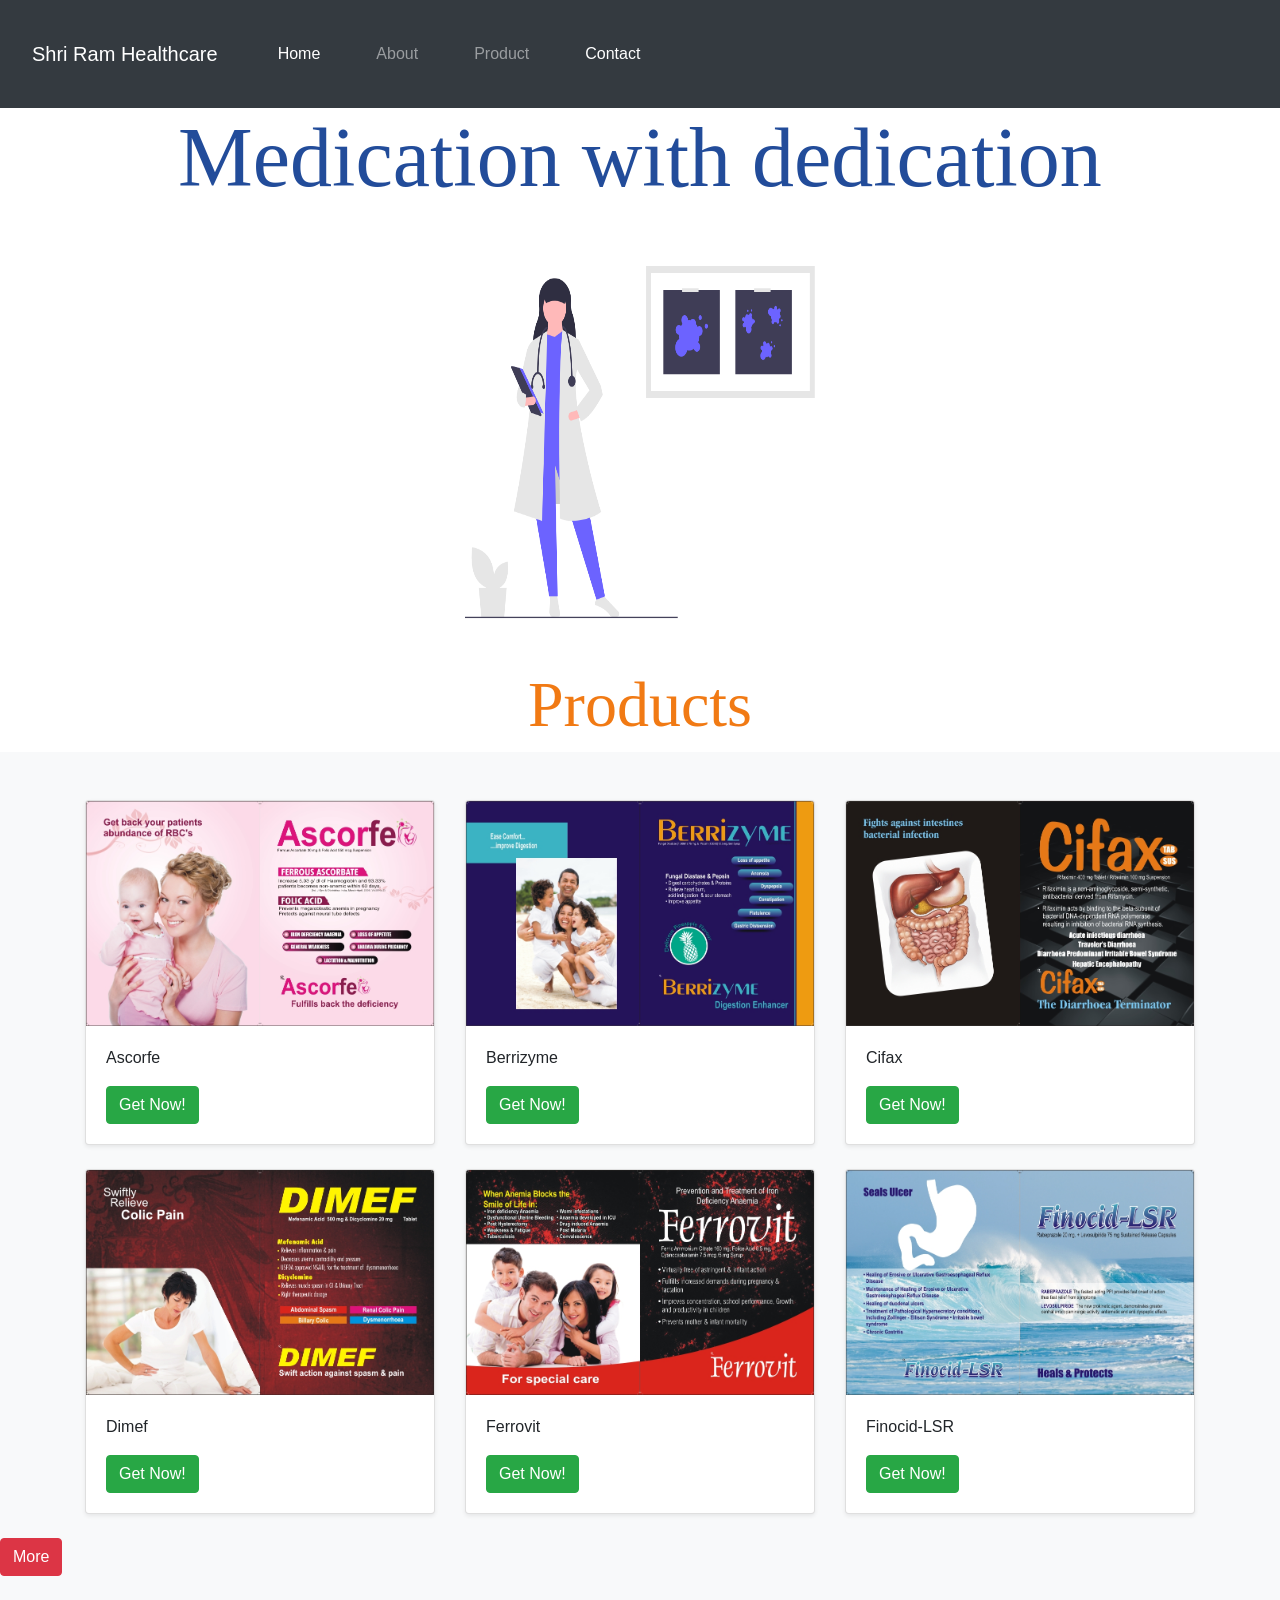
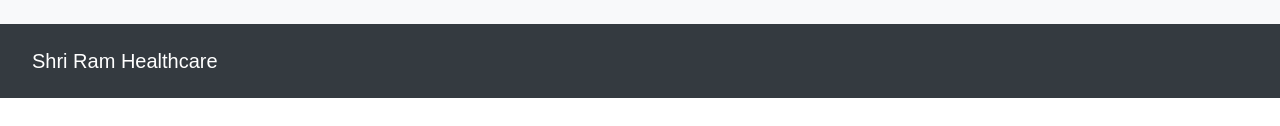
==== index.html @ 8d6dbb21 "Add files via upload" ====
<!DOCTYPE html>
<html>
<head>
  <title>Shri Ram Healthcare</title>
  <link rel="stylesheet" type="text/css" href="./style.css">

  <link rel="stylesheet" href="https://stackpath.bootstrapcdn.com/bootstrap/4.4.1/css/bootstrap.min.css" integrity="sha384-Vkoo8x4CGsO3+Hhxv8T/Q5PaXtkKtu6ug5TOeNV6gBiFeWPGFN9MuhOf23Q9Ifjh" crossorigin="anonymous">
</head>
<body>



  <span class= "nevbar">
    <div class="a">
  <nav class="navbar navbar-expand-lg navbar-dark bg-dark ">
  <a class="navbar-brand" href="#">Shri Ram Healthcare</a>
  <button class="navbar-toggler" type="button" data-toggle="collapse" data-target="#navbarNav" aria-controls="navbarNav" aria-expanded="false" aria-label="Toggle navigation">
    <span class="navbar-toggler-icon"></span>
  </button>
  <div class="collapse navbar-collapse" id="navbarNav">
    <ul class="navbar-nav">
      <li class="nav-item active">
        <a class="nav-link" href="index.html">Home <span class="sr-only">(current)</span></a>
      </li>
      <li class="nav-item">
        <a class="nav-link" href="#">About</a>
      </li>
      <li class="nav-item">
        <a class="nav-link" href="product.html">Product</a>
      </li>
      <li class="nav-item">
        <a class="nav-link " href="#">
          <span class="push">Contact
          </span></a>
      </li>
    </ul>
  </div>
</nav>
</div>
</span>
<h3><center class="moto2">Medication with dedication</center></h3>
  <div class="zone containers">
    <img class="cover" src="./img/undraw.png"></div>

  
    <h2><center class="moto">Products</center></h2>

    <div class="album py-5 bg-light">
        <div class="container">

          <div class="row">
            <div class="col-md-4">
              <div class="card mb-4 shadow-sm">
                <span class="ing">
                <img class="card-img-top" data-src="holder.js/100px225?theme=thumb&amp;bg=55595c&amp;fg=eceeef&amp;text=Thumbnail" alt="Thumbnail [100%x225]" style="height: 225px; width: 100%; display: block;" src="./img/01.jpg" data-holder-rendered="true">
                </span>
                <div class="card-body">
                  <p class="card-text">Ascorfe</p>
                  <div class="d-flex justify-content-between align-items-center">
                    <div class="btn-group">
                      <button type="button" class="btn btn-success">Get Now!</button>
                      
                    </div>
                  </div>
                </div>
              </div>
            </div>
            

            <div class="col-md-4">
              <div class="card mb-4 shadow-sm">
                <span class="ing">
                <img class="card-img-top" data-src="holder.js/100px225?theme=thumb&amp;bg=55595c&amp;fg=eceeef&amp;text=Thumbnail" alt="Thumbnail [100%x225]" style="height: 225px; width: 100%; display: block;" src="./img/02.jpg" data-holder-rendered="true">
                </span>
                <div class="card-body">
                  <p class="card-text">Berrizyme</p>
                  <div class="d-flex justify-content-between align-items-center">
                    <div class="btn-group">
                      <button type="button" class="btn btn-success">Get Now!</button>
                      
                    </div>
                  </div>
                </div>
              </div>
            </div>
            

            <div class="col-md-4">
              <div class="card mb-4 shadow-sm">
                <span class="ing">
                <img class="card-img-top" data-src="holder.js/100px225?theme=thumb&amp;bg=55595c&amp;fg=eceeef&amp;text=Thumbnail" alt="Thumbnail [100%x225]" style="height: 225px; width: 100%; display: block;" src="./img/03.jpg" data-holder-rendered="true">
                <span class="ing">
                <div class="card-body">
                  <p class="card-text">Cifax</p>
                  <div class="d-flex justify-content-between align-items-center">
                    <div class="btn-group">
                      <button type="button" class="btn btn-success">Get Now!</button>
                      
                    </div>
                  </div>
                </div>
              </div>
            </div>
            

            <div class="col-md-4">
              <div class="card mb-4 shadow-sm">
                <span class="ing">
                <img class="card-img-top" data-src="holder.js/100px225?theme=thumb&amp;bg=55595c&amp;fg=eceeef&amp;text=Thumbnail" alt="Thumbnail [100%x225]" style="height: 225px; width: 100%; display: block;" src="./img/04.jpg" data-holder-rendered="true">
                </span>
                <div class="card-body">
                  <p class="card-text">Dimef</p>
                  <div class="d-flex justify-content-between align-items-center">
                    <div class="btn-group">
                      <button type="button" class="btn btn-success">Get Now!</button>
                      
                    </div>
                  </div>
                </div>
              </div>
            </div>
            

            <div class="col-md-4">
              <div class="card mb-4 shadow-sm">
                <span class="ing">
                <img class="card-img-top" data-src="holder.js/100px225?theme=thumb&amp;bg=55595c&amp;fg=eceeef&amp;text=Thumbnail" alt="Thumbnail [100%x225]" style="height: 225px; width: 100%; display: block;" src="./img/05.jpg" data-holder-rendered="true">
                <span class="ing">
                <div class="card-body">
                  <p class="card-text">Ferrovit</p>
                  <div class="d-flex justify-content-between align-items-center">
                    <div class="btn-group">
                      <button type="button" class="btn btn-success">Get Now!</button>
                      
                    </div>
                  </div>
                </div>
              </div>
            </div>
            
            
            <div class="col-md-4">
              <div class="card mb-4 shadow-sm">
                <span class="ing">
                <img class="card-img-top" data-src="holder.js/100px225?theme=thumb&amp;bg=55595c&amp;fg=eceeef&amp;text=Thumbnail" alt="Thumbnail [100%x225]" style="height: 225px; width: 100%; display: block;" src="./img/06.jpg" data-holder-rendered="true">
                </span>
                <div class="card-body">
                  <p class="card-text">Finocid-LSR</p>
                  <div class="d-flex justify-content-between align-items-center">
                    <div class="btn-group">
                      <button type="button" class="btn btn-success">Get Now!</button>
                      
                    </div>
                  </div>
                </div>
              </div>
            </div>          
        </div>
      </div>


          <button type="button" class="btn btn-danger">
            <a href="product.html">
            <span class="push">More</button></span>
          </a>
        </div>
      </div>

<!-- Footer -->

<span class= "nevbar">
    <div class="a">
  <nav class="navbar navbar-expand-lg navbar-dark bg-dark ">
  <a class="navbar-brand" href="#">Shri Ram Healthcare</a>
  <button class="navbar-toggler" type="button" data-toggle="collapse" data-target="#navbarNav" aria-controls="navbarNav" aria-expanded="false" aria-label="Toggle navigation">
    <span class="navbar-toggler-icon"></span>
  </button>
  <div class="collapse navbar-collapse" id="navbarNav">
    <ul class="navbar-nav">
      <a href="https://facebook.com/" class="social-round-icon white-round-icon fa-icon" title="">
                <i class="fa fa-facebook" aria-hidden="true"></i>
              </a>
              <a href="https://twitter.com/" class="social-round-icon white-round-icon fa-icon" title="">
                <i class="fa fa-twitter" aria-hidden="true"></i>
              </a>
              <a href="https://www.linkedin.com/" class="social-round-icon white-round-icon fa-icon" title="">
                <i class="fa fa-linkedin" aria-hidden="true"></i>
    </ul>
  </div>
</nav>
</div>
</span>


<!-- Image and text -->
<!--Box1-->
<script src="https://code.jquery.com/jquery-3.4.1.slim.min.js" integrity="sha384-J6qa4849blE2+poT4WnyKhv5vZF5SrPo0iEjwBvKU7imGFAV0wwj1yYfoRSJoZ+n" crossorigin="anonymous"></script>
<script src="https://cdn.jsdelivr.net/npm/popper.js@1.16.0/dist/umd/popper.min.js" integrity="sha384-Q6E9RHvbIyZFJoft+2mJbHaEWldlvI9IOYy5n3zV9zzTtmI3UksdQRVvoxMfooAo" crossorigin="anonymous"></script>
<script src="https://stackpath.bootstrapcdn.com/bootstrap/4.4.1/js/bootstrap.min.js" integrity="sha384-wfSDF2E50Y2D1uUdj0O3uMBJnjuUD4Ih7YwaYd1iqfktj0Uod8GCExl3Og8ifwB6" crossorigin="anonymous"></script></body></html>
---- style.css ----
body
 {
    margin: auto 0;
    padding-bottom: 20px;
 }
.zone 
 {
    cursor:pointer;
    color:#FFF;
    font-size:2em;
    border-radius:4px;
    transition: all 0.3s linear;
 }



li
 {
    padding: 20px;
 }

.nevbar {
  overflow: hidden;
  background-color: red;
  /*--position: fixed;*/ /* Set the navbar to fixed position */
  top: 0; /* Position the navbar at the top of the page */
  width: 100%; /* Full width */
}

/* Links inside the navbar */
.nevbar a {
  float: left;
  display: block;
  color: #0E273C;
  text-align: center;
  padding: 14px 16px;
  text-decoration: none;
}

/* Change background on mouse-over */
.nevbar a:hover {
  background: #ddd;
  color: black;
}

/* Main content */
.main {
  margin-top: 30px; /* Add a top margin to avoid content overlay */
}

a{
    color: #FFF8F3;
    text-decoration: none;
 }

.containers{
    display: flex;
    justify-content: center;
    height: 50vh;
    text-align: center;
    padding-left: 30px;
    padding-right: 30px;
 }
.push{
    margin-right: auto;
    color: white;
}
.moto{
    font-family: 'Great Vibes', cursive;
    font-size: 2em;
    color: #f17a14;
}
.moto2{
    font-family: 'Great Vibes', cursive;
    font-size: 3em;
    color:#224c9a;
}
.navbar-brand
{
    font-family: 'Roboto Condensed', sans-serif;
}
.cover{
    width: 14em;
}




}
.card >card-img-top{
    width: 100%;
}
.card-text {
     font-family: 'Roboto Condensed', sans-serif;
}


.ing :hover {
    cursor:pointer;
    transform: scale(1.04); 
    transition: all 0.5s linear;
}
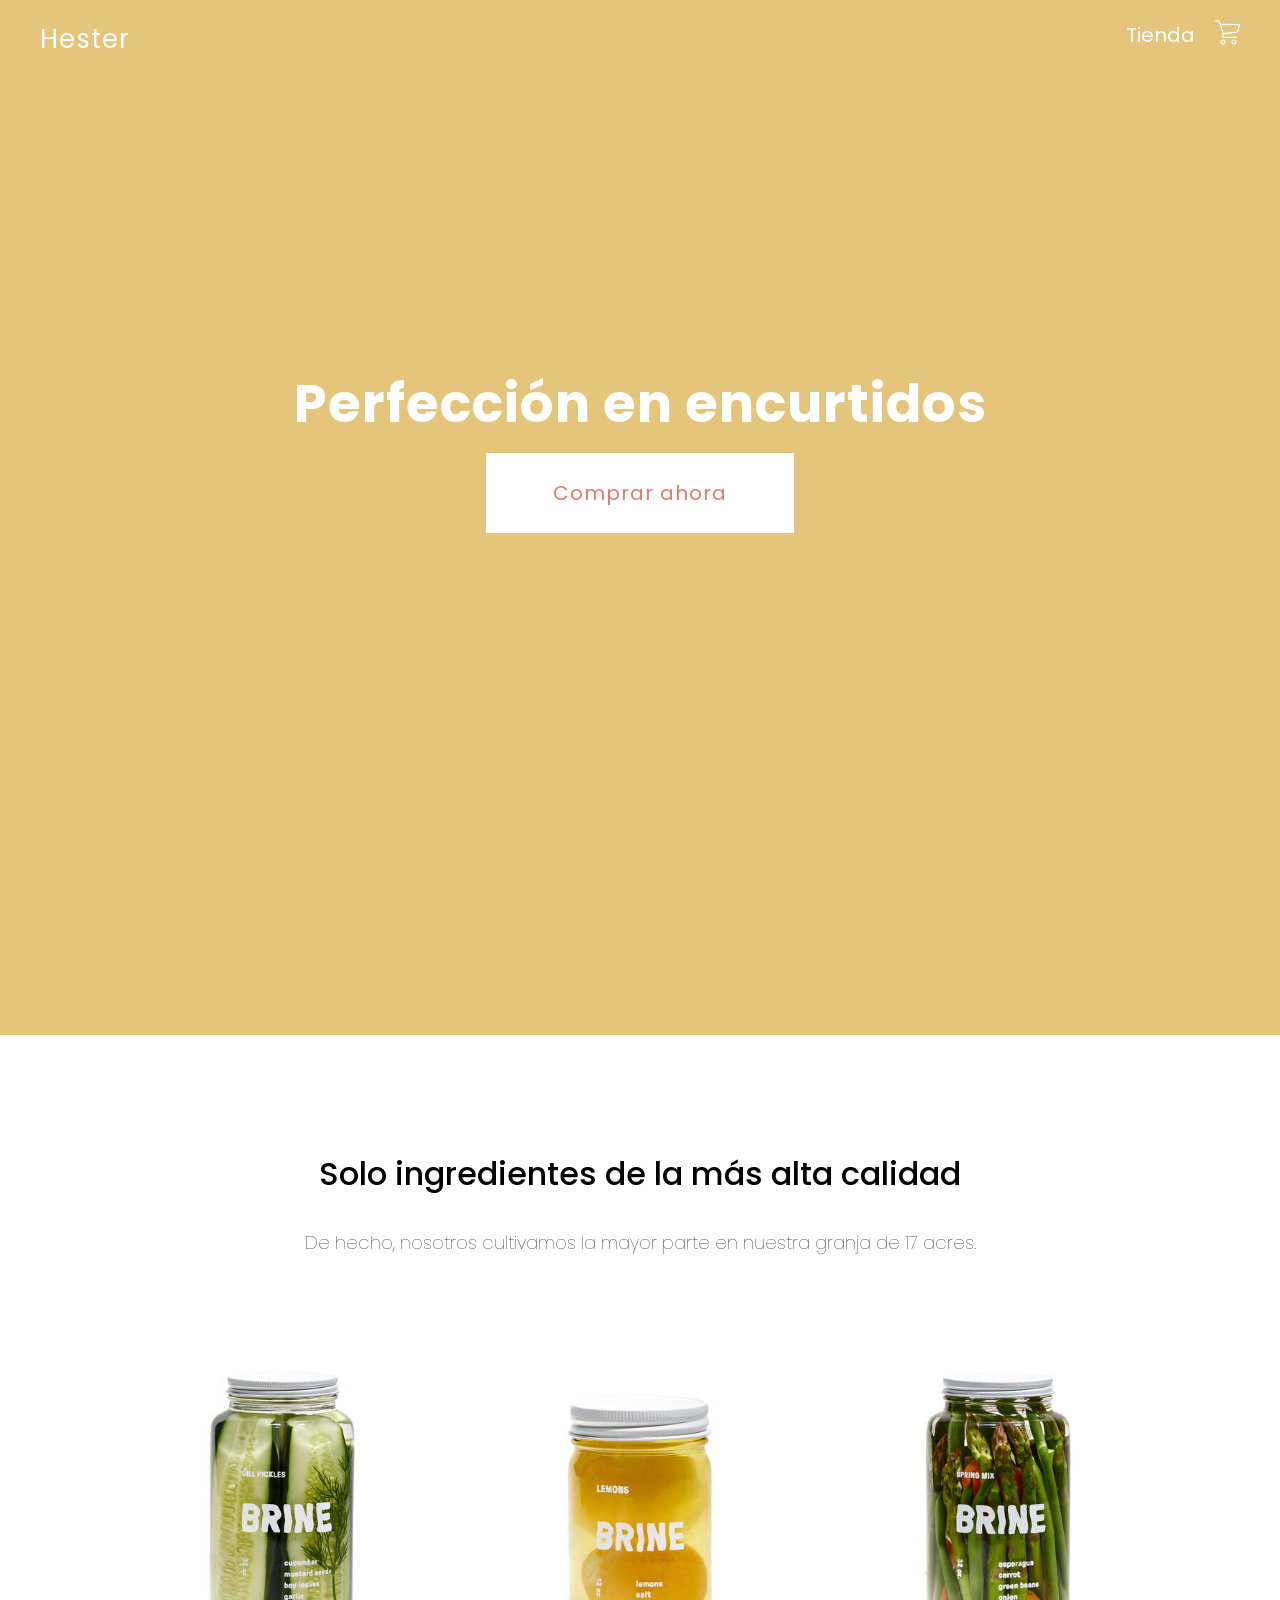
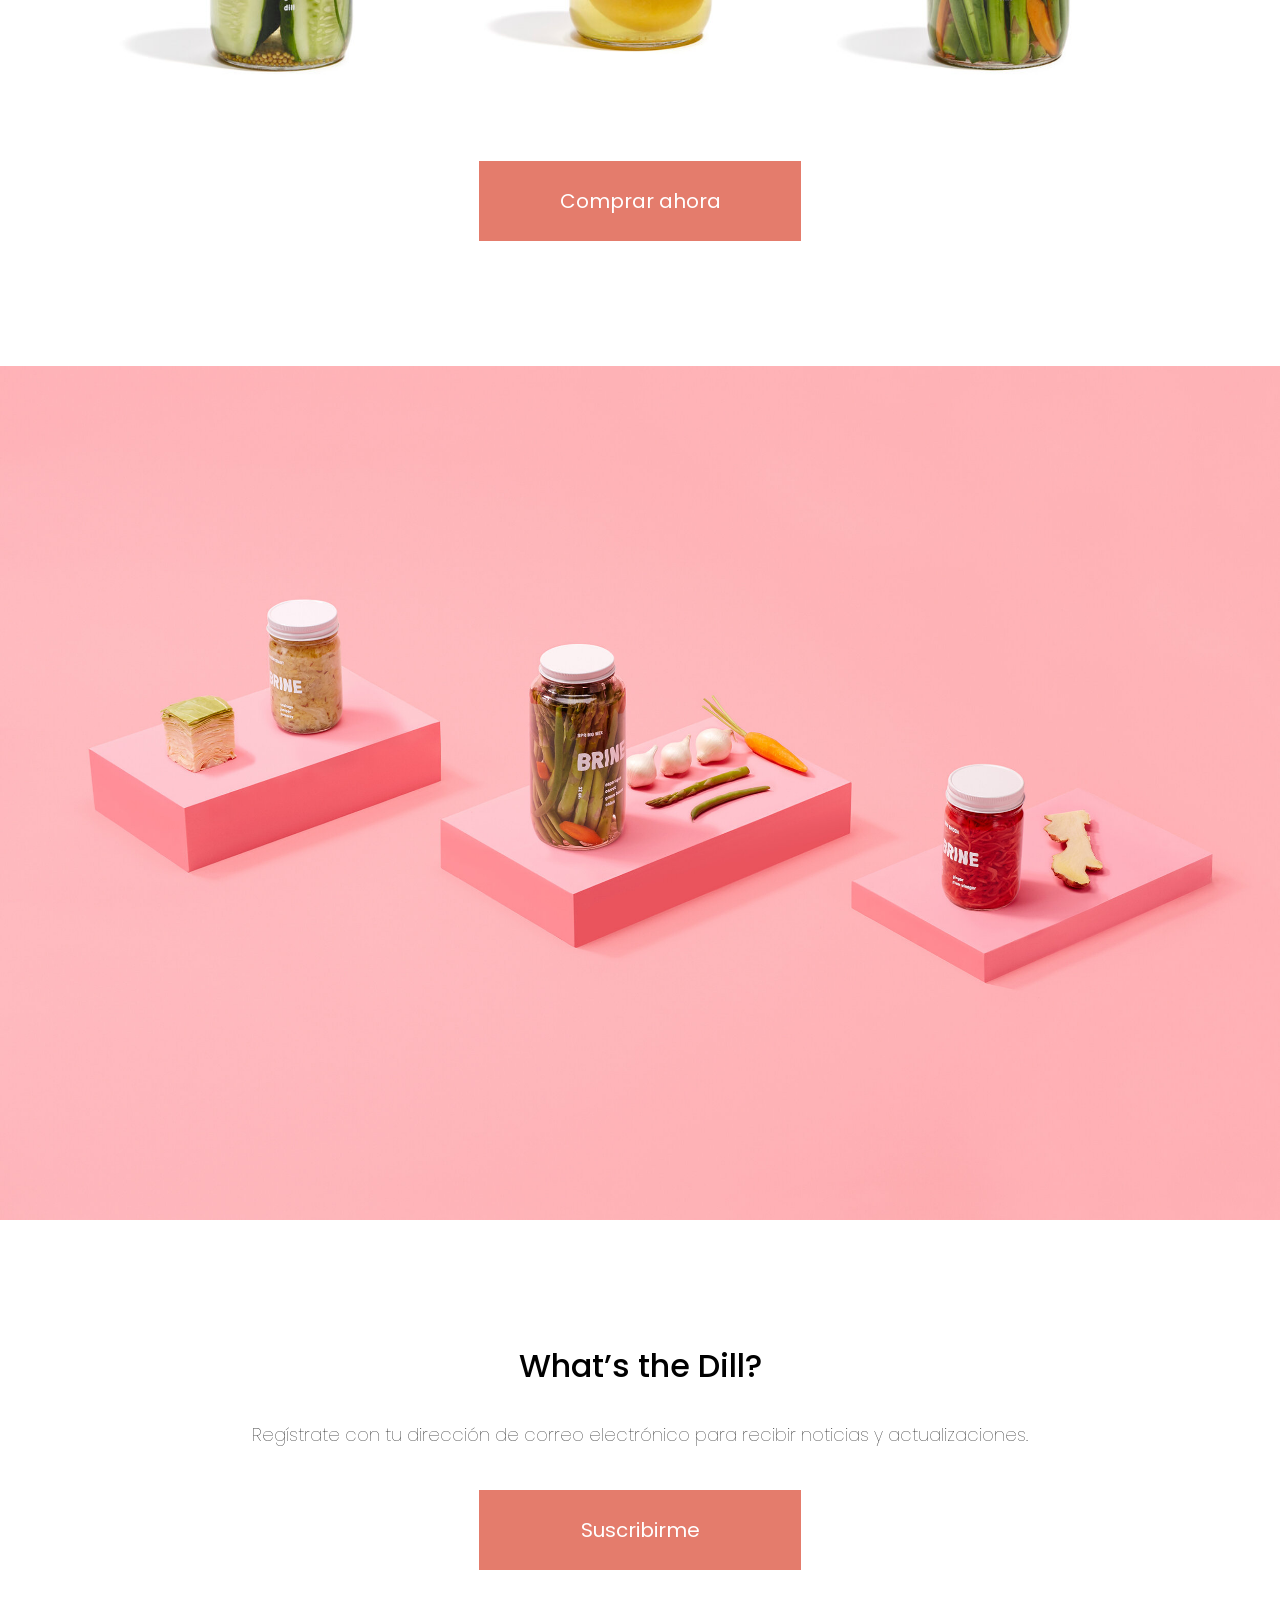
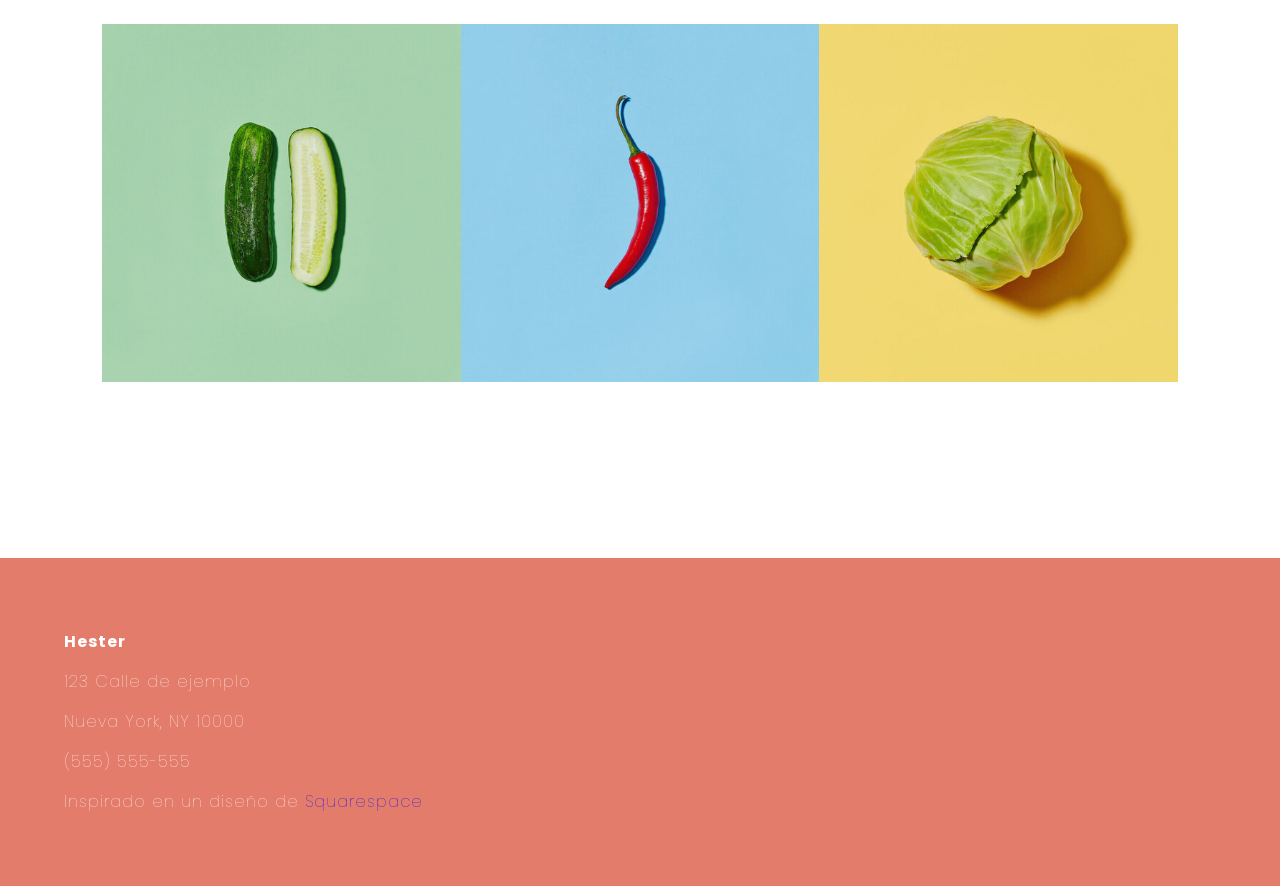
==== commit 91595fc7: "Add files via upload" ====
--- a/index.html
+++ b/index.html
@@ -1,199 +1,102 @@
 <!DOCTYPE html>
-<html>
+<html lang="en">
+
 <head>
-  <title>Shri Ram Healthcare</title>
-  <link rel="stylesheet" type="text/css" href="./style.css">
+	<meta charset="UTF-8">
+	<meta name="viewport" content="width=device-width, initial-scale=1.0">
 
-  <link rel="stylesheet" href="https://stackpath.bootstrapcdn.com/bootstrap/4.4.1/css/bootstrap.min.css" integrity="sha384-Vkoo8x4CGsO3+Hhxv8T/Q5PaXtkKtu6ug5TOeNV6gBiFeWPGFN9MuhOf23Q9Ifjh" crossorigin="anonymous">
+	<!-- fonts -->
+	<link href="https://fonts.googleapis.com/css2?family=Poppins:wght@100;200;300;400;500;600;700;800;900&display=swap"
+		rel="stylesheet">
+
+	<!-- icon-->
+	<link rel="icon" type="image/jpeg" href="/assets/home_files/image-asset(2).jpeg" sizes="any" />
+
+	<!-- styles -->
+	<link rel="stylesheet" href="styles/css/styles.css">
+
+	<title>Hester</title>
 </head>
+
 <body>
 
+	<header class="header__container">
+
+		<!-- header -->
+		<section class="header">
+			<h1 class="title">Hester</h1>
+			<nav class="navbar">
+				<!-- TODO: Agregar links-->
+				<a class="navLinks" href="store.html">Tienda</a>
+				<a class="navLinks" href="cart.html"><img src="/assets/shopping-cart.svg" alt="Shopping Cart"
+						width="25"></a>
+			</nav>
+		</section>
+		<!-- hero -->
+		<section class="hero">
+			<!-- Lo comento porque no lo puedo arreglar -->
+			<!-- <img id="imagen_fondito" src="assets/home_files/pickle-perfection-v1.jpg" alt="Fondo">  -->
+			<h2>Perfección en encurtidos</h2>
+			<a class="button" href="store.html">Comprar ahora</a>
+
+		</section>
+
+	</header>
+	<main class="indexMain">
+
+		<!-- vista previa del shop? -->
+		<section class="shopPreview">
+
+			<section class="shopPreview__texts">
+				<h3 class="main__titles">Solo ingredientes de la más alta calidad</h3>
+				<p class="main__paragraph">De hecho, nosotros cultivamos la mayor parte en nuestra granja de 17
+					acres.</p>
+			</section>
+
+			<!-- TODO: poner links al shop -->
+			<section class="shopPreview___products">
+				<a href=""><img class="productSize" src="/assets/home_files/image-asset.jpeg" alt=""></a>
+				<a href=""><img class="productSize" src="/assets/home_files/image-asset(1).jpeg" alt=""></a>
+				<a href=""><img class="productSize" src="/assets/home_files/image-asset(2).jpeg" alt=""></a>
+			</section>
+
+			<a class="buttonOpcion2" href="store.html">Comprar ahora</a>
+		</section>
+
+		<!-- imagen del final -->
+		<section class="imageDecoration__Container">
+			<img class="imageDecoration" src="/assets/home_files/pink-image.jpg" alt="">
+		</section>
+
+		<article class="shopPreview">
+			<h4 class="main__titles">What’s the Dill?</h4>
+			<p class="main__paragraph">Regístrate con tu dirección de correo electrónico para recibir noticias y
+				actualizaciones.</p>
+
+			<a class="buttonOpcion2" href="">Suscribirme</a>
+
+			<section class="shopPreview___products">
+				<a href=""><img class="productSize" src="/assets/home_files/pickels.jpeg" alt=""></a>
+				<a href=""><img class="productSize" src="/assets/home_files/hot-pepper.jpeg" alt=""></a>
+				<a href=""><img class="productSize" src="/assets/home_files/cabbage.jpeg" alt=""></a>
+			</section>
 
 
-  <span class= "nevbar">
-    <div class="a">
-  <nav class="navbar navbar-expand-lg navbar-dark bg-dark ">
-  <a class="navbar-brand" href="#">Shri Ram Healthcare</a>
-  <button class="navbar-toggler" type="button" data-toggle="collapse" data-target="#navbarNav" aria-controls="navbarNav" aria-expanded="false" aria-label="Toggle navigation">
-    <span class="navbar-toggler-icon"></span>
-  </button>
-  <div class="collapse navbar-collapse" id="navbarNav">
-    <ul class="navbar-nav">
-      <li class="nav-item active">
-        <a class="nav-link" href="index.html">Home <span class="sr-only">(current)</span></a>
-      </li>
-      <li class="nav-item">
-        <a class="nav-link" href="#">About</a>
-      </li>
-      <li class="nav-item">
-        <a class="nav-link" href="product.html">Product</a>
-      </li>
-      <li class="nav-item">
-        <a class="nav-link " href="#">
-          <span class="push">Contact
-          </span></a>
-      </li>
-    </ul>
-  </div>
-</nav>
-</div>
-</span>
-<h3><center class="moto2">Medication with dedication</center></h3>
-  <div class="zone containers">
-    <img class="cover" src="./img/undraw.png"></div>
-
-  
-    <h2><center class="moto">Products</center></h2>
-
-    <div class="album py-5 bg-light">
-        <div class="container">
-
-          <div class="row">
-            <div class="col-md-4">
-              <div class="card mb-4 shadow-sm">
-                <span class="ing">
-                <img class="card-img-top" data-src="holder.js/100px225?theme=thumb&amp;bg=55595c&amp;fg=eceeef&amp;text=Thumbnail" alt="Thumbnail [100%x225]" style="height: 225px; width: 100%; display: block;" src="./img/01.jpg" data-holder-rendered="true">
-                </span>
-                <div class="card-body">
-                  <p class="card-text">Ascorfe</p>
-                  <div class="d-flex justify-content-between align-items-center">
-                    <div class="btn-group">
-                      <button type="button" class="btn btn-success">Get Now!</button>
-                      
-                    </div>
-                  </div>
-                </div>
-              </div>
-            </div>
-            
-
-            <div class="col-md-4">
-              <div class="card mb-4 shadow-sm">
-                <span class="ing">
-                <img class="card-img-top" data-src="holder.js/100px225?theme=thumb&amp;bg=55595c&amp;fg=eceeef&amp;text=Thumbnail" alt="Thumbnail [100%x225]" style="height: 225px; width: 100%; display: block;" src="./img/02.jpg" data-holder-rendered="true">
-                </span>
-                <div class="card-body">
-                  <p class="card-text">Berrizyme</p>
-                  <div class="d-flex justify-content-between align-items-center">
-                    <div class="btn-group">
-                      <button type="button" class="btn btn-success">Get Now!</button>
-                      
-                    </div>
-                  </div>
-                </div>
-              </div>
-            </div>
-            
-
-            <div class="col-md-4">
-              <div class="card mb-4 shadow-sm">
-                <span class="ing">
-                <img class="card-img-top" data-src="holder.js/100px225?theme=thumb&amp;bg=55595c&amp;fg=eceeef&amp;text=Thumbnail" alt="Thumbnail [100%x225]" style="height: 225px; width: 100%; display: block;" src="./img/03.jpg" data-holder-rendered="true">
-                <span class="ing">
-                <div class="card-body">
-                  <p class="card-text">Cifax</p>
-                  <div class="d-flex justify-content-between align-items-center">
-                    <div class="btn-group">
-                      <button type="button" class="btn btn-success">Get Now!</button>
-                      
-                    </div>
-                  </div>
-                </div>
-              </div>
-            </div>
-            
-
-            <div class="col-md-4">
-              <div class="card mb-4 shadow-sm">
-                <span class="ing">
-                <img class="card-img-top" data-src="holder.js/100px225?theme=thumb&amp;bg=55595c&amp;fg=eceeef&amp;text=Thumbnail" alt="Thumbnail [100%x225]" style="height: 225px; width: 100%; display: block;" src="./img/04.jpg" data-holder-rendered="true">
-                </span>
-                <div class="card-body">
-                  <p class="card-text">Dimef</p>
-                  <div class="d-flex justify-content-between align-items-center">
-                    <div class="btn-group">
-                      <button type="button" class="btn btn-success">Get Now!</button>
-                      
-                    </div>
-                  </div>
-                </div>
-              </div>
-            </div>
-            
-
-            <div class="col-md-4">
-              <div class="card mb-4 shadow-sm">
-                <span class="ing">
-                <img class="card-img-top" data-src="holder.js/100px225?theme=thumb&amp;bg=55595c&amp;fg=eceeef&amp;text=Thumbnail" alt="Thumbnail [100%x225]" style="height: 225px; width: 100%; display: block;" src="./img/05.jpg" data-holder-rendered="true">
-                <span class="ing">
-                <div class="card-body">
-                  <p class="card-text">Ferrovit</p>
-                  <div class="d-flex justify-content-between align-items-center">
-                    <div class="btn-group">
-                      <button type="button" class="btn btn-success">Get Now!</button>
-                      
-                    </div>
-                  </div>
-                </div>
-              </div>
-            </div>
-            
-            
-            <div class="col-md-4">
-              <div class="card mb-4 shadow-sm">
-                <span class="ing">
-                <img class="card-img-top" data-src="holder.js/100px225?theme=thumb&amp;bg=55595c&amp;fg=eceeef&amp;text=Thumbnail" alt="Thumbnail [100%x225]" style="height: 225px; width: 100%; display: block;" src="./img/06.jpg" data-holder-rendered="true">
-                </span>
-                <div class="card-body">
-                  <p class="card-text">Finocid-LSR</p>
-                  <div class="d-flex justify-content-between align-items-center">
-                    <div class="btn-group">
-                      <button type="button" class="btn btn-success">Get Now!</button>
-                      
-                    </div>
-                  </div>
-                </div>
-              </div>
-            </div>          
-        </div>
-      </div>
+		</article>
+	</main>
 
 
-          <button type="button" class="btn btn-danger">
-            <a href="product.html">
-            <span class="push">More</button></span>
-          </a>
-        </div>
-      </div>
+	<footer>
+		<h4>Hester</h4>
 
-<!-- Footer -->
+		<p>123 Calle de ejemplo<br>Nueva York, NY 10000<br>(555) 555-555<br>Inspirado en un diseño de <a
+				href="https://www.squarespace.com/" target="_blank">Squarespace</a></p>
 
-<span class= "nevbar">
-    <div class="a">
-  <nav class="navbar navbar-expand-lg navbar-dark bg-dark ">
-  <a class="navbar-brand" href="#">Shri Ram Healthcare</a>
-  <button class="navbar-toggler" type="button" data-toggle="collapse" data-target="#navbarNav" aria-controls="navbarNav" aria-expanded="false" aria-label="Toggle navigation">
-    <span class="navbar-toggler-icon"></span>
-  </button>
-  <div class="collapse navbar-collapse" id="navbarNav">
-    <ul class="navbar-nav">
-      <a href="https://facebook.com/" class="social-round-icon white-round-icon fa-icon" title="">
-                <i class="fa fa-facebook" aria-hidden="true"></i>
-              </a>
-              <a href="https://twitter.com/" class="social-round-icon white-round-icon fa-icon" title="">
-                <i class="fa fa-twitter" aria-hidden="true"></i>
-              </a>
-              <a href="https://www.linkedin.com/" class="social-round-icon white-round-icon fa-icon" title="">
-                <i class="fa fa-linkedin" aria-hidden="true"></i>
-    </ul>
-  </div>
-</nav>
-</div>
-</span>
+	</footer>
 
 
-<!-- Image and text -->
-<!--Box1-->
-<script src="https://code.jquery.com/jquery-3.4.1.slim.min.js" integrity="sha384-J6qa4849blE2+poT4WnyKhv5vZF5SrPo0iEjwBvKU7imGFAV0wwj1yYfoRSJoZ+n" crossorigin="anonymous"></script>
-<script src="https://cdn.jsdelivr.net/npm/popper.js@1.16.0/dist/umd/popper.min.js" integrity="sha384-Q6E9RHvbIyZFJoft+2mJbHaEWldlvI9IOYy5n3zV9zzTtmI3UksdQRVvoxMfooAo" crossorigin="anonymous"></script>
-<script src="https://stackpath.bootstrapcdn.com/bootstrap/4.4.1/js/bootstrap.min.js" integrity="sha384-wfSDF2E50Y2D1uUdj0O3uMBJnjuUD4Ih7YwaYd1iqfktj0Uod8GCExl3Og8ifwB6" crossorigin="anonymous"></script></body></html>+	<!-- scripts -->
+	<script src=""></script>
+</body>
+
+</html>
--- a/styles/css/styles.css
+++ b/styles/css/styles.css
@@ -0,0 +1,360 @@
+@charset "UTF-8";
+* {
+  -webkit-box-sizing: border-box;
+          box-sizing: border-box;
+  text-decoration: none;
+  margin: 0;
+  padding: 0;
+  font-family: "Poppins", sans-serif;
+}
+
+.header__container {
+  width: 100%;
+}
+
+.header__container .header {
+  display: -webkit-box;
+  display: -ms-flexbox;
+  display: flex;
+  min-height: 15vh;
+  -webkit-box-pack: justify;
+      -ms-flex-pack: justify;
+          justify-content: space-between;
+  padding: 20px 40px;
+  background-color: #e5c47c;
+}
+
+.header__container .header .title {
+  color: white;
+  font-weight: 400;
+  font-size: 26px;
+  letter-spacing: 1px;
+  z-index: 10;
+}
+
+.header__container .header .navbar {
+  display: -webkit-box;
+  display: -ms-flexbox;
+  display: flex;
+  -webkit-box-pack: justify;
+      -ms-flex-pack: justify;
+          justify-content: space-between;
+  gap: 20px;
+  color: white;
+  font-size: 20px;
+}
+
+.header__container .header .navbar .navLinks {
+  color: white;
+}
+
+.header__container .hero {
+  min-height: 100vh;
+  padding: 18% 10%;
+  color: white;
+  font-size: 2.2em;
+  letter-spacing: 1px;
+  font-weight: 400;
+  text-align: center;
+  background-color: #e5c47c;
+}
+
+.header__container .hero .button {
+  margin: 10px auto;
+  padding: 25px 10px;
+  width: 30%;
+  display: block;
+  font-size: 20px;
+  background-color: white;
+  color: #e47c6c;
+}
+
+.indexMain {
+  background-color: white;
+}
+
+.indexMain .shopPreview {
+  padding: 9% 8%;
+}
+
+.indexMain .main__titles {
+  font-size: 2em;
+  font-weight: 500;
+  text-align: center;
+}
+
+.indexMain .main__paragraph {
+  font-size: 18px;
+  font-weight: 100;
+  line-height: 5em;
+  text-align: center;
+}
+
+.indexMain .shopPreview___products {
+  margin: 5% auto;
+  display: -webkit-box;
+  display: -ms-flexbox;
+  display: flex;
+  -ms-flex-pack: distribute;
+      justify-content: space-around;
+}
+
+.indexMain .shopPreview___products .productSize {
+  width: 100%;
+}
+
+.indexMain .imageDecoration {
+  max-width: 100%;
+}
+
+.buttonOpcion2 {
+  margin: 10px auto;
+  padding: 25px 10px;
+  width: 30%;
+  display: block;
+  font-size: 20px;
+  color: white;
+  background-color: #e47c6c;
+  text-align: center;
+}
+
+footer {
+  background-color: #e47c6c;
+  color: white;
+  padding: 5%;
+  letter-spacing: 1px;
+  line-height: 2.5em;
+  font-weight: 100;
+}
+
+.grayBackground {
+  background-color: whitesmoke;
+}
+
+.noBorder {
+  border: none;
+}
+
+#cart {
+  margin-bottom: 20px;
+  border-bottom: 2px solid #e5c47c;
+}
+
+#cart li {
+  display: -webkit-box;
+  display: -ms-flexbox;
+  display: flex;
+  -webkit-box-pack: justify;
+      -ms-flex-pack: justify;
+          justify-content: space-between;
+  -webkit-box-align: center;
+      -ms-flex-align: center;
+          align-items: center;
+}
+
+#cart li img {
+  width: 100px;
+}
+
+#cart li .btnDelete {
+  padding: 2.5px 8px;
+  border: none;
+  margin-left: 20px;
+  border-radius: 5px;
+  background-color: #5a5959;
+  color: white;
+}
+
+.totalAmount {
+  text-align: right;
+  font-size: 24px;
+}
+
+.forms_container {
+  padding: 10px;
+}
+
+.formStyle {
+  margin: 40px auto;
+  padding: 30px;
+  width: 60%;
+  border: 2px solid #dddddd;
+  background-color: white;
+}
+
+.deliveryStyle {
+  margin: 40px auto;
+  padding: 30px;
+  width: 95%;
+  border: 2px solid #dddddd;
+}
+
+.chooseMethodStyle {
+  padding: 10px;
+  display: inline;
+}
+
+.formTitle {
+  font-weight: 500;
+  font-size: 1.5em;
+  padding-bottom: 10px;
+}
+
+.paymentButtons {
+  margin: 15px auto;
+  padding: 10px 10px;
+  width: 50%;
+  display: block;
+  border: none;
+  font-size: 20px;
+  color: white;
+  background-color: #5a5959;
+  text-align: center;
+}
+
+.inputs__style {
+  padding: 10px;
+  display: block;
+  margin: 10px auto;
+  width: 100%;
+  border: 1px solid #dddddd;
+}
+
+.hidden {
+  display: none;
+}
+
+body .header__container {
+  background-color: #ffffff;
+}
+
+body .header__container .header .titleShop {
+  color: #000000;
+}
+
+body .header__container .header .navbar .navLinksShop {
+  color: #000000;
+}
+
+body .article__container {
+  display: -webkit-box;
+  display: -ms-flexbox;
+  display: flex;
+  -ms-flex-wrap: wrap;
+      flex-wrap: wrap;
+  -webkit-box-pack: space-evenly;
+      -ms-flex-pack: space-evenly;
+          justify-content: space-evenly;
+}
+
+body .article__container .article__content {
+  padding: 5px;
+}
+
+body .article__container .article__content .article_img {
+  width: 25rem;
+}
+
+body .article__container .article__content .article_text,
+body .article__container .article__content .article_price {
+  text-align: center;
+}
+
+body .article__container .article__content .btn_añadir {
+  -webkit-box-shadow: 3px 4px 0px 0px #899599;
+          box-shadow: 3px 4px 0px 0px #899599;
+  background: -webkit-gradient(linear, left top, left bottom, color-stop(5%, #ededed), to(#bab1ba));
+  background: linear-gradient(to bottom, #ededed 5%, #bab1ba 100%);
+  background-color: #ededed;
+  border-radius: 15px;
+  border: none;
+  display: block;
+  cursor: pointer;
+  color: #000000;
+  font-size: 17px;
+  padding: 7px 25px;
+  text-decoration: none;
+  text-shadow: 0px 1px 0px #e1e2ed;
+  margin: 0 auto;
+  outline: none;
+  -webkit-transition: 0.2s;
+  transition: 0.2s;
+}
+
+body .article__container .article__content .btn_añadir:active {
+  -webkit-box-shadow: none;
+          box-shadow: none;
+  background: -webkit-gradient(linear, left top, left bottom, color-stop(5%, #ededed), to(#e5c47c));
+  background: linear-gradient(to bottom, #ededed 5%, #e5c47c 100%);
+}
+
+.storePayButton {
+  margin: 70px auto;
+  padding: 25px 10px;
+  width: 20%;
+  display: block;
+  font-size: 20px;
+  color: white;
+  background-color: #e47c6c;
+  text-align: center;
+}
+
+.rec {
+  display: -webkit-box;
+  display: -ms-flexbox;
+  display: flex;
+  -webkit-box-orient: vertical;
+  -webkit-box-direction: normal;
+      -ms-flex-flow: column;
+          flex-flow: column;
+  -webkit-box-align: center;
+      -ms-flex-align: center;
+          align-items: center;
+  border: 3pt solid black;
+  width: -webkit-fit-content;
+  width: -moz-fit-content;
+  width: fit-content;
+  margin: 0 auto;
+}
+
+.rec .title {
+  margin-top: 0.5em;
+  color: rgba(128, 128, 128, 0.445);
+}
+
+.rec_h1 {
+  margin-top: 0.5em;
+  font-size: 3em;
+}
+
+.rec_contenedor {
+  margin-top: 2em;
+  display: -webkit-box;
+  display: -ms-flexbox;
+  display: flex;
+  width: 80%;
+  -webkit-box-pack: justify;
+      -ms-flex-pack: justify;
+          justify-content: space-between;
+}
+
+.rec_detalles span {
+  color: royalblue;
+}
+
+.rec_h2 span {
+  color: seagreen;
+}
+
+.rec_h2 span::before {
+  content: "$";
+}
+
+.rec_list li, .rec_precios li {
+  list-style: none;
+}
+
+.rec_list li::before, .rec_precios li::before {
+  content: "> ";
+  color: teal;
+}
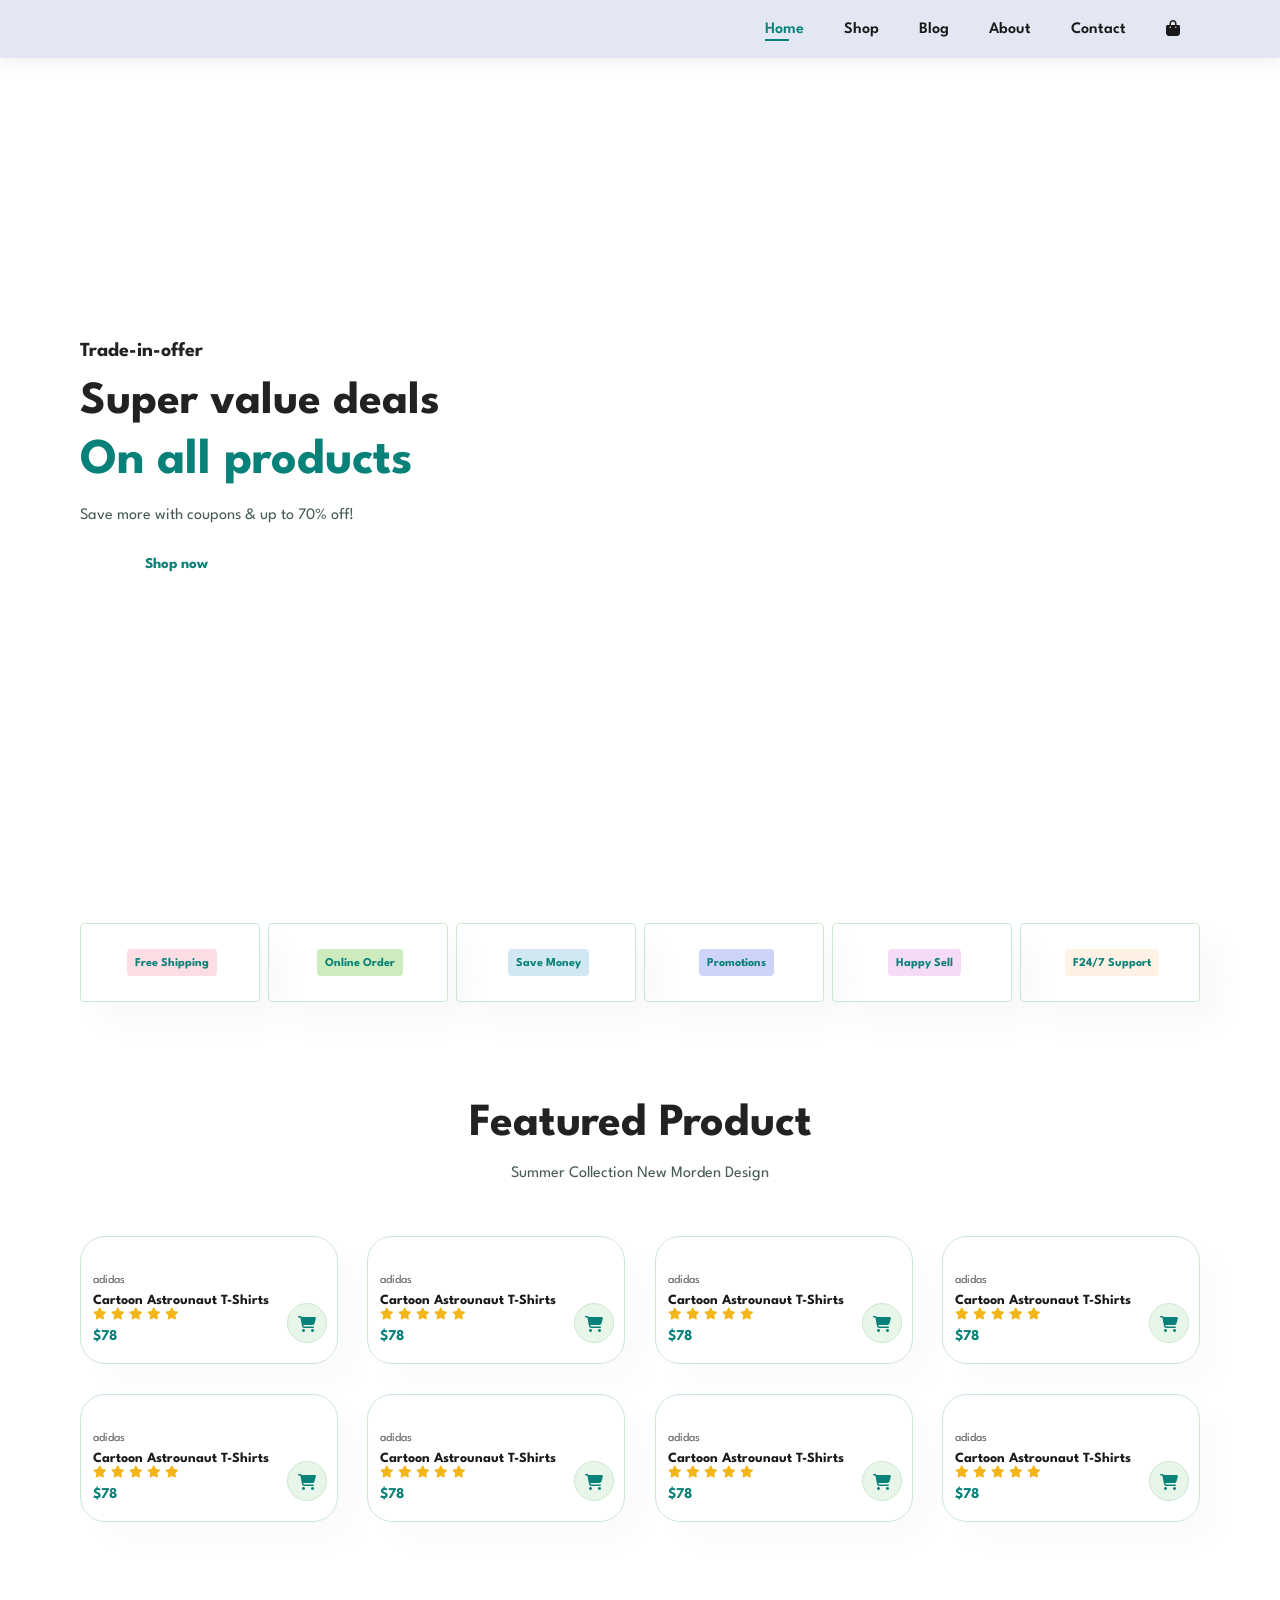
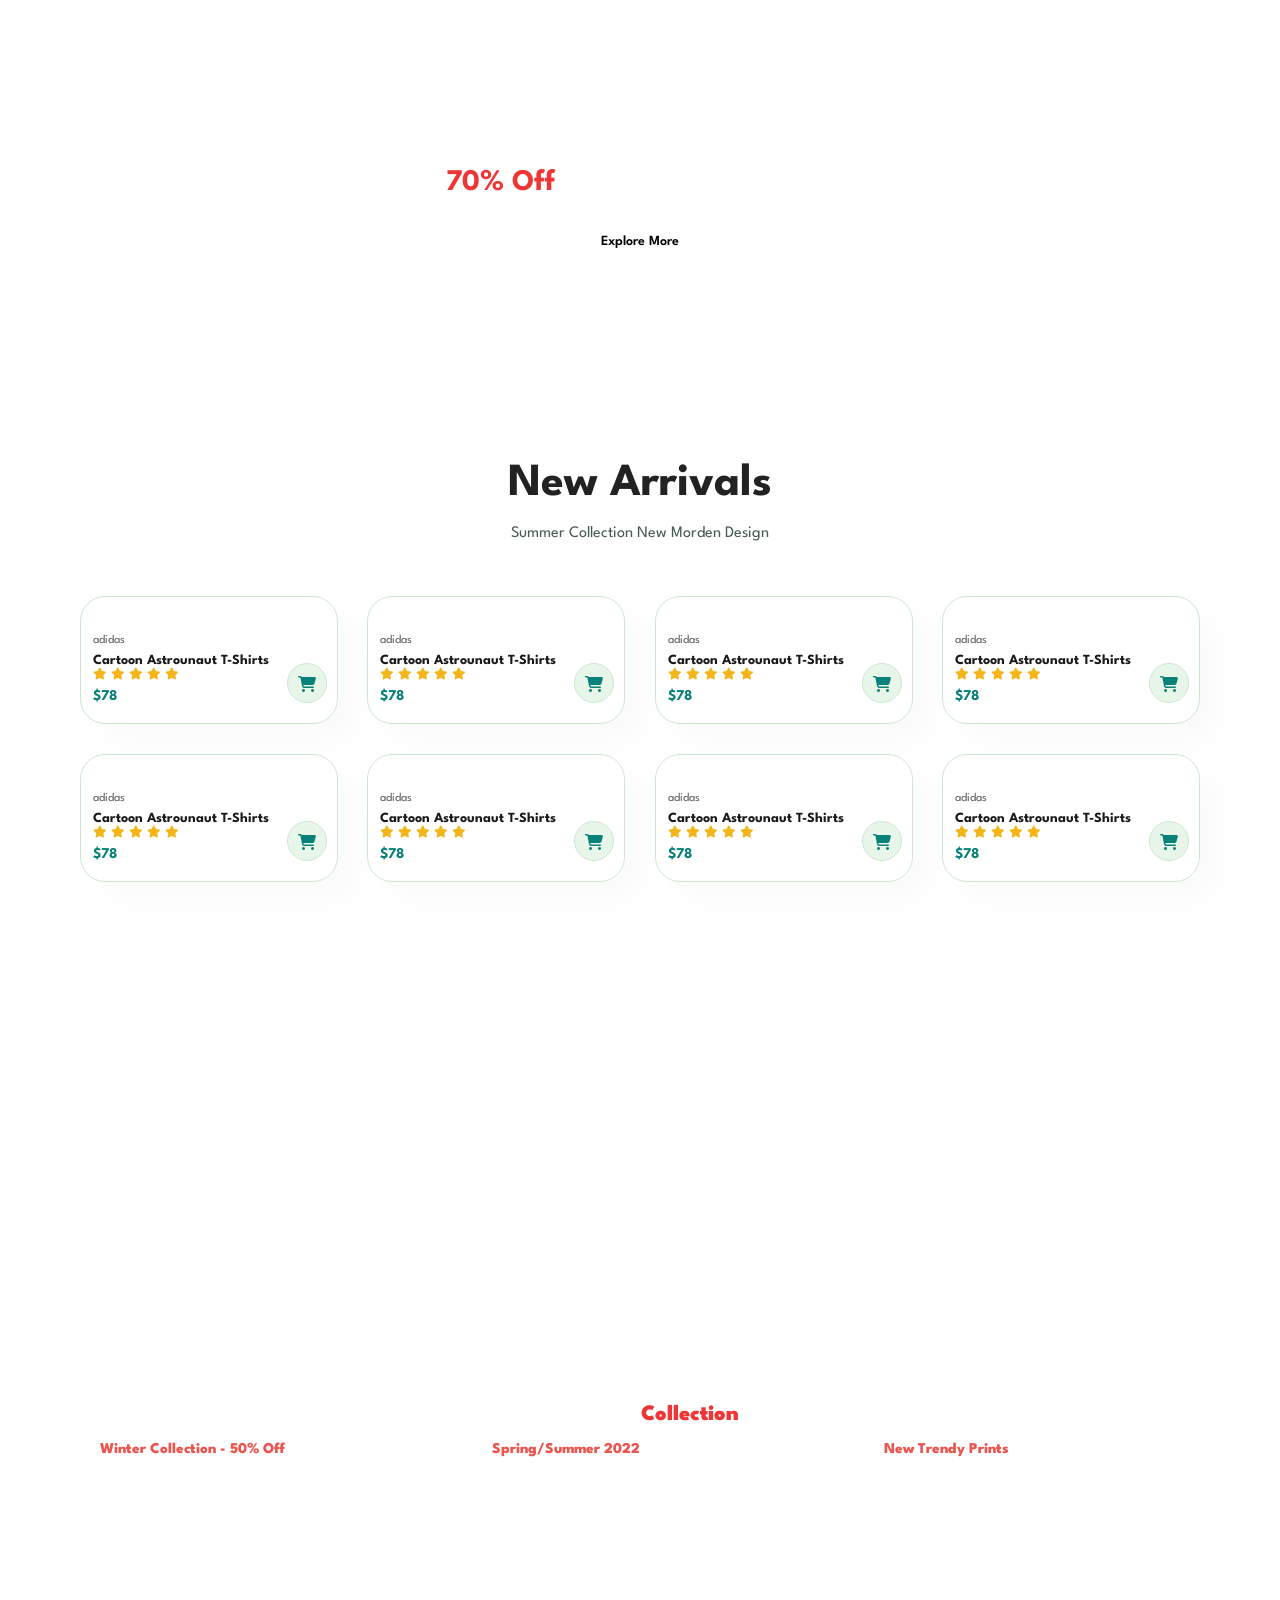
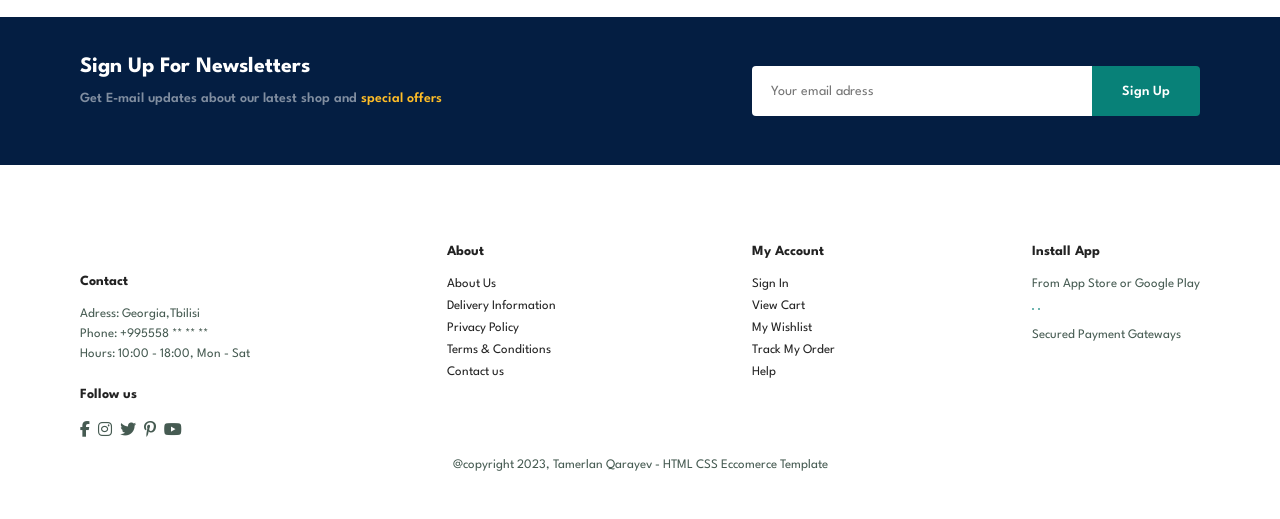
==== commit ca75d7bb: "Add files via upload" ====
--- a/index.html
+++ b/index.html
@@ -1,102 +1,476 @@
-<!DOCTYPE html>
-<html lang="en">
-
-<head>
-	<meta charset="UTF-8">
-	<meta name="viewport" content="width=device-width, initial-scale=1.0">
-
-	<!-- fonts -->
-	<link href="https://fonts.googleapis.com/css2?family=Poppins:wght@100;200;300;400;500;600;700;800;900&display=swap"
-		rel="stylesheet">
-
-	<!-- icon-->
-	<link rel="icon" type="image/jpeg" href="/assets/home_files/image-asset(2).jpeg" sizes="any" />
-
-	<!-- styles -->
-	<link rel="stylesheet" href="styles/css/styles.css">
-
-	<title>Hester</title>
-</head>
-
-<body>
-
-	<header class="header__container">
-
-		<!-- header -->
-		<section class="header">
-			<h1 class="title">Hester</h1>
-			<nav class="navbar">
-				<!-- TODO: Agregar links-->
-				<a class="navLinks" href="store.html">Tienda</a>
-				<a class="navLinks" href="cart.html"><img src="/assets/shopping-cart.svg" alt="Shopping Cart"
-						width="25"></a>
-			</nav>
-		</section>
-		<!-- hero -->
-		<section class="hero">
-			<!-- Lo comento porque no lo puedo arreglar -->
-			<!-- <img id="imagen_fondito" src="assets/home_files/pickle-perfection-v1.jpg" alt="Fondo">  -->
-			<h2>Perfección en encurtidos</h2>
-			<a class="button" href="store.html">Comprar ahora</a>
-
-		</section>
-
-	</header>
-	<main class="indexMain">
-
-		<!-- vista previa del shop? -->
-		<section class="shopPreview">
-
-			<section class="shopPreview__texts">
-				<h3 class="main__titles">Solo ingredientes de la más alta calidad</h3>
-				<p class="main__paragraph">De hecho, nosotros cultivamos la mayor parte en nuestra granja de 17
-					acres.</p>
-			</section>
-
-			<!-- TODO: poner links al shop -->
-			<section class="shopPreview___products">
-				<a href=""><img class="productSize" src="/assets/home_files/image-asset.jpeg" alt=""></a>
-				<a href=""><img class="productSize" src="/assets/home_files/image-asset(1).jpeg" alt=""></a>
-				<a href=""><img class="productSize" src="/assets/home_files/image-asset(2).jpeg" alt=""></a>
-			</section>
-
-			<a class="buttonOpcion2" href="store.html">Comprar ahora</a>
-		</section>
-
-		<!-- imagen del final -->
-		<section class="imageDecoration__Container">
-			<img class="imageDecoration" src="/assets/home_files/pink-image.jpg" alt="">
-		</section>
-
-		<article class="shopPreview">
-			<h4 class="main__titles">What’s the Dill?</h4>
-			<p class="main__paragraph">Regístrate con tu dirección de correo electrónico para recibir noticias y
-				actualizaciones.</p>
-
-			<a class="buttonOpcion2" href="">Suscribirme</a>
-
-			<section class="shopPreview___products">
-				<a href=""><img class="productSize" src="/assets/home_files/pickels.jpeg" alt=""></a>
-				<a href=""><img class="productSize" src="/assets/home_files/hot-pepper.jpeg" alt=""></a>
-				<a href=""><img class="productSize" src="/assets/home_files/cabbage.jpeg" alt=""></a>
-			</section>
-
-
-		</article>
-	</main>
-
-
-	<footer>
-		<h4>Hester</h4>
-
-		<p>123 Calle de ejemplo<br>Nueva York, NY 10000<br>(555) 555-555<br>Inspirado en un diseño de <a
-				href="https://www.squarespace.com/" target="_blank">Squarespace</a></p>
-
-	</footer>
-
-
-	<!-- scripts -->
-	<script src=""></script>
-</body>
-
+<!DOCTYPE html>
+<html lang="en">
+<head>
+    <meta charset="UTF-8">
+    <meta http-equiv="X-UA-Compatible" content="IE=edge">
+    <meta name="viewport" content="width=device-width, initial-scale=1.0">
+    <title>Shop</title>
+    <!-- <link rel="stylesheet" href="https://pro.fontawesome.com/releases/v5.10.0/css/all.css" /> -->
+    <link rel="stylesheet" href="https://cdnjs.cloudflare.com/ajax/libs/font-awesome/6.3.0/css/all.min.css" integrity="sha512-SzlrxWUlpfuzQ+pcUCosxcglQRNAq/DZjVsC0lE40xsADsfeQoEypE+enwcOiGjk/bSuGGKHEyjSoQ1zVisanQ==" crossorigin="anonymous" referrerpolicy="no-referrer" />
+    <link rel="stylesheet" href="style.css">
+    
+</head>
+<body>
+         <!-- Header -->
+        <section id="header">
+            <a href="#"><img src="img/logo.png" class="logo" alt=""></a>
+
+            <div>
+                <ul id="navbar">
+                    <li><a class="active" href="index.html">Home</a></li>
+                    <li><a href="shop.html">Shop</a></li>
+                    <li><a href="blog.html">Blog</a></li>
+                    <li><a href="about.html">About</a></li>
+                    <li><a href="contact.html">Contact</a></li>
+                    <li id="lg-bag"><a href="cart.html"><i class="fa-sharp fa-solid fa-bag-shopping"></i></a></li>
+                    <a href="#" id="close"><i class="fa-regular fa-circle-xmark"></i></a>
+                </ul>
+            </div>
+            
+            <div id="mobile">
+                <a href="cart.html"><i class="fa-sharp fa-solid fa-bag-shopping"></i></a>
+                <i id="bar" class="fas fa-outdent"></i>
+            </div>
+        </section>
+
+        <!-- Hero -->
+        <section id="hero">
+            <h4>Trade-in-offer</h4>
+            <h2>Super value deals</h2>
+            <h1>On all products</h1>
+            <p>Save more with coupons & up to 70% off!</p>
+            <button>Shop now</button>
+        </section>
+
+        <!-- Feature -->
+        <section id="feature" class="section-p1">
+            <div class="fe-box">
+                <img src="img/features/f1.png" alt="">
+                <h6>Free Shipping</h6>
+            </div>
+
+            <div class="fe-box">
+                <img src="img/features/f2.png" alt="">
+                <h6>Online Order</h6>
+            </div>
+
+            <div class="fe-box">
+                <img src="img/features/f3.png" alt="">
+                <h6>Save Money</h6>
+            </div>
+
+            <div class="fe-box">
+                <img src="img/features/f4.png" alt="">
+                <h6>Promotions</h6>
+            </div>
+
+            <div class="fe-box">
+                <img src="img/features/f5.png" alt="">
+                <h6>Happy Sell</h6>
+            </div>
+
+            <div class="fe-box">
+                <img src="img/features/f6.png" alt="">
+                <h6>F24/7 Support</h6>
+            </div>
+            
+        </section>
+
+        <!-- Featured Product -->
+        <section id="product1" class="section-p1">
+            <h2>Featured Product</h2>
+            <p>Summer Collection New Morden Design</p>
+            <div class="pro-container">
+                <div class="pro">
+                    <img src="img/products/f1.jpg" alt="">
+                    <div class="des">
+                        <span>adidas</span>
+                        <h5>Cartoon Astrounaut T-Shirts</h5>
+                        <div class="star">
+                            <i class="fas fa-star"></i>
+                            <i class="fas fa-star"></i>
+                            <i class="fas fa-star"></i>
+                            <i class="fas fa-star"></i>
+                            <i class="fas fa-star"></i>
+                        </div>
+                        <h4>$78</h4>
+                    </div>
+                    <a href="#"><i class="fa-solid fa-cart-shopping cart"></i></a>
+                </div>
+
+                <div class="pro">
+                    <img src="img/products/f2.jpg" alt="">
+                    <div class="des">
+                        <span>adidas</span>
+                        <h5>Cartoon Astrounaut T-Shirts</h5>
+                        <div class="star">
+                            <i class="fas fa-star"></i>
+                            <i class="fas fa-star"></i>
+                            <i class="fas fa-star"></i>
+                            <i class="fas fa-star"></i>
+                            <i class="fas fa-star"></i>
+                        </div>
+                        <h4>$78</h4>
+                    </div>
+                    <a href="#"><i class="fa-solid fa-cart-shopping cart"></i></a>
+                </div>
+
+                <div class="pro">
+                    <img src="img/products/f3.jpg" alt="">
+                    <div class="des">
+                        <span>adidas</span>
+                        <h5>Cartoon Astrounaut T-Shirts</h5>
+                        <div class="star">
+                            <i class="fas fa-star"></i>
+                            <i class="fas fa-star"></i>
+                            <i class="fas fa-star"></i>
+                            <i class="fas fa-star"></i>
+                            <i class="fas fa-star"></i>
+                        </div>
+                        <h4>$78</h4>
+                    </div>
+                    <a href="#"><i class="fa-solid fa-cart-shopping cart"></i></a>
+                </div>
+
+                <div class="pro">
+                    <img src="img/products/f4.jpg" alt="">
+                    <div class="des">
+                        <span>adidas</span>
+                        <h5>Cartoon Astrounaut T-Shirts</h5>
+                        <div class="star">
+                            <i class="fas fa-star"></i>
+                            <i class="fas fa-star"></i>
+                            <i class="fas fa-star"></i>
+                            <i class="fas fa-star"></i>
+                            <i class="fas fa-star"></i>
+                        </div>
+                        <h4>$78</h4>
+                    </div>
+                    <a href="#"><i class="fa-solid fa-cart-shopping cart"></i></a>
+                </div>
+
+                <div class="pro">
+                    <img src="img/products/f5.jpg" alt="">
+                    <div class="des">
+                        <span>adidas</span>
+                        <h5>Cartoon Astrounaut T-Shirts</h5>
+                        <div class="star">
+                            <i class="fas fa-star"></i>
+                            <i class="fas fa-star"></i>
+                            <i class="fas fa-star"></i>
+                            <i class="fas fa-star"></i>
+                            <i class="fas fa-star"></i>
+                        </div>
+                        <h4>$78</h4>
+                    </div>
+                    <a href="#"><i class="fa-solid fa-cart-shopping cart"></i></a>
+                </div>
+
+                <div class="pro">
+                    <img src="img/products/f6.jpg" alt="">
+                    <div class="des">
+                        <span>adidas</span>
+                        <h5>Cartoon Astrounaut T-Shirts</h5>
+                        <div class="star">
+                            <i class="fas fa-star"></i>
+                            <i class="fas fa-star"></i>
+                            <i class="fas fa-star"></i>
+                            <i class="fas fa-star"></i>
+                            <i class="fas fa-star"></i>
+                        </div>
+                        <h4>$78</h4>
+                    </div>
+                    <a href="#"><i class="fa-solid fa-cart-shopping cart"></i></a>
+                </div>
+
+                <div class="pro">
+                    <img src="img/products/f7.jpg" alt="">
+                    <div class="des">
+                        <span>adidas</span>
+                        <h5>Cartoon Astrounaut T-Shirts</h5>
+                        <div class="star">
+                            <i class="fas fa-star"></i>
+                            <i class="fas fa-star"></i>
+                            <i class="fas fa-star"></i>
+                            <i class="fas fa-star"></i>
+                            <i class="fas fa-star"></i>
+                        </div>
+                        <h4>$78</h4>
+                    </div>
+                    <a href="#"><i class="fa-solid fa-cart-shopping cart"></i></a>
+                </div>
+
+                <div class="pro">
+                    <img src="img/products/f8.jpg" alt="">
+                    <div class="des">
+                        <span>adidas</span>
+                        <h5>Cartoon Astrounaut T-Shirts</h5>
+                        <div class="star">
+                            <i class="fas fa-star"></i>
+                            <i class="fas fa-star"></i>
+                            <i class="fas fa-star"></i>
+                            <i class="fas fa-star"></i>
+                            <i class="fas fa-star"></i>
+                        </div>
+                        <h4>$78</h4>
+                    </div>
+                    <a href="#"><i class="fa-solid fa-cart-shopping cart"></i></a>
+                </div>
+            </div>
+        </section>
+
+        <!-- Banner -->
+        <section id="banner" class="section-m1">
+            <h4>Repair Service</h4>
+            <h2>Up to <span>70% Off</span> - All t-Shirts & Accessories</h2>
+            <button class="normal">Explore More</button>
+        </section>
+
+        <!-- New Arrivals Products -->
+        <section id="product1" class="section-p1">
+            <h2>New Arrivals</h2>
+            <p>Summer Collection New Morden Design</p>
+            <div class="pro-container">
+                <div class="pro">
+                    <img src="img/products/n1.jpg" alt="">
+                    <div class="des">
+                        <span>adidas</span>
+                        <h5>Cartoon Astrounaut T-Shirts</h5>
+                        <div class="star">
+                            <i class="fas fa-star"></i>
+                            <i class="fas fa-star"></i>
+                            <i class="fas fa-star"></i>
+                            <i class="fas fa-star"></i>
+                            <i class="fas fa-star"></i>
+                        </div>
+                        <h4>$78</h4>
+                    </div>
+                    <a href="#"><i class="fa-solid fa-cart-shopping cart"></i></a>
+                </div>
+
+                <div class="pro">
+                    <img src="img/products/n2.jpg" alt="">
+                    <div class="des">
+                        <span>adidas</span>
+                        <h5>Cartoon Astrounaut T-Shirts</h5>
+                        <div class="star">
+                            <i class="fas fa-star"></i>
+                            <i class="fas fa-star"></i>
+                            <i class="fas fa-star"></i>
+                            <i class="fas fa-star"></i>
+                            <i class="fas fa-star"></i>
+                        </div>
+                        <h4>$78</h4>
+                    </div>
+                    <a href="#"><i class="fa-solid fa-cart-shopping cart"></i></a>
+                </div>
+
+                <div class="pro">
+                    <img src="img/products/n3.jpg" alt="">
+                    <div class="des">
+                        <span>adidas</span>
+                        <h5>Cartoon Astrounaut T-Shirts</h5>
+                        <div class="star">
+                            <i class="fas fa-star"></i>
+                            <i class="fas fa-star"></i>
+                            <i class="fas fa-star"></i>
+                            <i class="fas fa-star"></i>
+                            <i class="fas fa-star"></i>
+                        </div>
+                        <h4>$78</h4>
+                    </div>
+                    <a href="#"><i class="fa-solid fa-cart-shopping cart"></i></a>
+                </div>
+
+                <div class="pro">
+                    <img src="img/products/n4.jpg" alt="">
+                    <div class="des">
+                        <span>adidas</span>
+                        <h5>Cartoon Astrounaut T-Shirts</h5>
+                        <div class="star">
+                            <i class="fas fa-star"></i>
+                            <i class="fas fa-star"></i>
+                            <i class="fas fa-star"></i>
+                            <i class="fas fa-star"></i>
+                            <i class="fas fa-star"></i>
+                        </div>
+                        <h4>$78</h4>
+                    </div>
+                    <a href="#"><i class="fa-solid fa-cart-shopping cart"></i></a>
+                </div>
+
+                <div class="pro">
+                    <img src="img/products/n5.jpg" alt="">
+                    <div class="des">
+                        <span>adidas</span>
+                        <h5>Cartoon Astrounaut T-Shirts</h5>
+                        <div class="star">
+                            <i class="fas fa-star"></i>
+                            <i class="fas fa-star"></i>
+                            <i class="fas fa-star"></i>
+                            <i class="fas fa-star"></i>
+                            <i class="fas fa-star"></i>
+                        </div>
+                        <h4>$78</h4>
+                    </div>
+                    <a href="#"><i class="fa-solid fa-cart-shopping cart"></i></a>
+                </div>
+
+                <div class="pro">
+                    <img src="img/products/n6.jpg" alt="">
+                    <div class="des">
+                        <span>adidas</span>
+                        <h5>Cartoon Astrounaut T-Shirts</h5>
+                        <div class="star">
+                            <i class="fas fa-star"></i>
+                            <i class="fas fa-star"></i>
+                            <i class="fas fa-star"></i>
+                            <i class="fas fa-star"></i>
+                            <i class="fas fa-star"></i>
+                        </div>
+                        <h4>$78</h4>
+                    </div>
+                    <a href="#"><i class="fa-solid fa-cart-shopping cart"></i></a>
+                </div>
+
+                <div class="pro">
+                    <img src="img/products/n7.jpg" alt="">
+                    <div class="des">
+                        <span>adidas</span>
+                        <h5>Cartoon Astrounaut T-Shirts</h5>
+                        <div class="star">
+                            <i class="fas fa-star"></i>
+                            <i class="fas fa-star"></i>
+                            <i class="fas fa-star"></i>
+                            <i class="fas fa-star"></i>
+                            <i class="fas fa-star"></i>
+                        </div>
+                        <h4>$78</h4>
+                    </div>
+                    <a href="#"><i class="fa-solid fa-cart-shopping cart"></i></a>
+                </div>
+
+                <div class="pro">
+                    <img src="img/products/n8.jpg" alt="">
+                    <div class="des">
+                        <span>adidas</span>
+                        <h5>Cartoon Astrounaut T-Shirts</h5>
+                        <div class="star">
+                            <i class="fas fa-star"></i>
+                            <i class="fas fa-star"></i>
+                            <i class="fas fa-star"></i>
+                            <i class="fas fa-star"></i>
+                            <i class="fas fa-star"></i>
+                        </div>
+                        <h4>$78</h4>
+                    </div>
+                    <a href="#"><i class="fa-solid fa-cart-shopping cart"></i></a>
+                </div>
+            </div>
+        </section>
+
+        <!-- Call To Action Banners -->
+        <section id="sm-banner" class="section-p1">
+            <div class="banner-box">
+                <h4>crazy deals</h4>
+                <h2>buy 1 get 1 free</h2>
+                <span>The best classic dress is on sale at cara</span>
+                <button class="white">Learn More</button>
+            </div>
+
+            <div class="banner-box banner-box2">
+                <h4>spring summer</h4>
+                <h2>upcoming season</h2>
+                <span>The best classic dress is on sale at cara</span>
+                <button class="white">Collection</button>
+            </div>
+        </section>
+
+        <!-- Text Banners -->
+        <section id="banner3">
+            <div class="banner-box">
+                 <h2>SEASON SALE</h2>
+                 <h3>Winter Collection - 50% Off</h3>
+            </div>
+
+            <div class="banner-box banner-box2">
+                <h2>New Footwear <span>Collection</span></h2>
+                <h3>Spring/Summer 2022</h3>
+           </div>
+
+           <div class="banner-box banner-box3">
+            <h2>T-Shirts</h2>
+            <h3>New Trendy Prints</h3>
+       </div>
+        </section>
+     
+        <!-- Newsletter section -->
+        <section id="newsletter" class="section-p1 section-m1">
+            <div class="newstext">
+                <h4>Sign Up For Newsletters</h4>
+                <p>Get E-mail updates about our latest shop and <span>special offers</span></p>
+            </div>
+            <div class="form">
+                <input type="email" placeholder="Your email adress">
+                <button class="normal">Sign Up</button>
+            </div>
+        </section>
+
+        <!-- Footer -->
+        <footer class="section-p1">
+            <div class="col">
+                <img class="logo" src="img/logo.png" alt="">
+                <h4>Contact</h4>
+                <p><span>Adress:</span> Georgia,Tbilisi</p>
+                <p><span>Phone:</span> +995558 ** ** **</p>
+                <p><span>Hours:</span> 10:00 - 18:00, Mon - Sat</p>
+                <div class="follow">
+                    <h4>Follow us</h4>
+                    <div class="icon">
+                        <i class="fab fa-facebook-f"></i>
+                        <i class="fab fa-instagram"></i>
+                        <i class="fab fa-twitter"></i>
+                        <i class="fab fa-pinterest-p"></i>
+                        <i class="fab fa-youtube"></i>
+                    </div>
+                </div>
+            </div>
+
+            <div class="col">
+                <h4>About</h4>
+                <a href="#">About Us</a>
+                <a href="#">Delivery Information</a>
+                <a href="#">Privacy Policy</a>
+                <a href="#">Terms & Conditions</a>
+                <a href="#">Contact us</a>
+            </div>
+
+            <div class="col">
+                <h4>My Account</h4>
+                <a href="#">Sign In</a>
+                <a href="#">View Cart</a>
+                <a href="#">My Wishlist</a>
+                <a href="#">Track My Order</a>
+                <a href="#">Help</a>
+            </div>
+
+            <div class="col install">
+                <h4>Install App</h4>
+                <p>From App Store or Google Play</p>
+                <div class="row">
+                    <img src="img/pay/app.jpg" alt="">
+                    <img src="img/pay/play.jpg" alt="">
+                </div>
+                <p>Secured Payment Gateways</p>
+                <img src="img/pay/pay.png" alt="">
+            </div>
+
+            <div class="copyright">
+                <p>@copyright 2023, Tamerlan Qarayev - HTML CSS Eccomerce Template</p>
+            </div>
+        </footer>
+
+    
+    <script src="script.js"></script>
+</body>
 </html>
--- a/style.css
+++ b/style.css
@@ -0,0 +1,731 @@
+@import url("https://fonts.googleapis.com/css2?family=Spartan:wght@100;200;300;400;500;600;700;800;900&display=swap");
+* {
+  margin: 0;
+  padding: 0;
+  box-sizing: border-box;
+  font-family: "Spartan", sans-serif;
+}
+
+html {
+  scroll-behavior: smooth;
+}
+
+/* Global Styles */
+
+h1 {
+  font-size: 50px;
+  line-height: 64px;
+  color: #222;
+}
+
+h2 {
+  font-size: 46px;
+  line-height: 54px;
+  color: #222;
+}
+
+h4 {
+  font-size: 20px;
+  color: #222;
+}
+
+h6 {
+  font-weight: 700;
+  font-size: 12px;
+}
+
+p {
+  font-size: 16px;
+  color: #465b52;
+  margin: 15px 0 20px 0;
+}
+
+.section-p1 {
+  padding: 40px 80px;
+}
+
+.section-m1 {
+  margin: 40px 0;
+}
+
+button.normal {
+  font-size: 14px;
+  font-weight: 600;
+  padding: 15px 30px;
+  color: #000;
+  background-color: #fff;
+  border-radius: 4px;
+  cursor: pointer;
+  border: none;
+  outline: none;
+  transition: 0.2s;
+}
+
+button.white {
+  font-size: 13px;
+  font-weight: 600;
+  padding: 11px 18px;
+  color: #fff;
+  background-color: transparent;
+  cursor: pointer;
+  border: 1px solid #fff;
+  outline: none;
+  transition: 0.2s;
+}
+
+body {
+  width: 100%;
+}
+
+
+/* Header */
+
+#header {
+    display: flex;
+    align-items: center;
+    justify-content: space-between;
+    padding: 20px 80px;
+    background: #E3E6F3;
+    box-shadow: 0 5px 15px rgba(0, 0, 0, 0.06);
+    z-index: 999;
+    position: sticky;
+    top: 0;
+    left: 0;
+}
+
+#navbar {
+    display: flex;
+    align-items: center;
+    justify-content: center;
+}
+
+#navbar li {
+    padding: 0 20px;
+    list-style: none;
+    position: relative;
+}
+
+#navbar li a {
+    text-decoration: none;
+    font-size: 16px;
+    font-weight: 600;
+    color: #1a1a1a;
+    transition: 0.3s ease;
+}
+
+
+
+#navbar li a:hover,
+#navbar li a.active {
+    color: #088178;
+}
+
+#navbar li a.active::after,
+#navbar li a:hover::after {
+    content: "";
+    width: 30%;
+    height: 2px;
+    background: #088178;
+    position: absolute;
+    bottom: -4px;
+    left: 20px;
+}
+
+#mobile {
+  display: none;
+  align-items: center;
+}
+
+#close {
+  display: none;
+}
+
+/* Home Page */
+
+#hero {
+    background-image: url("img/hero4.png");
+    width: 100%;
+    height: 90vh;
+    background-size: cover;
+    background-position: top 25% right 0;
+    padding: 0 80px;
+    display: flex;
+    flex-direction: column;
+    align-items: flex-start;
+    justify-content: center;
+}
+
+#hero h4 {
+    padding-bottom: 15px;
+}
+
+#hero h1 {
+    color: #088178;
+}
+
+#hero button {
+    background-image: url("img/button.png");
+    background-color: transparent;
+    color: #088178;
+    border: 0;
+    padding: 14px 80px 14px 65px;
+    background-repeat: no-repeat;
+    cursor: pointer;
+    font-weight: 700;
+    font-size: 15px;
+}
+
+#feature {
+   display: flex;
+   align-items: center;
+   justify-content: space-between;
+   flex-wrap: wrap;
+}
+
+#feature .fe-box{
+    width: 180px;
+    text-align: center;
+    padding: 25px 15px;
+    box-shadow: 20px 20px 34px rgba(0,0,0,0.03);
+    border: 1px solid #cce7d0;
+    border-radius: 4px;
+    margin: 15px 0;
+}
+
+
+
+#feature .fe-box:hover {
+    box-shadow: 10px 10px 54px rgba(70,62,221,0.1);
+}
+
+#feature .fe-box img {
+    width: 100%;
+    margin-bottom: 10px;
+}
+
+#feature .fe-box h6 {
+    display: inline-block;
+    padding: 9px 8px 6px 8px;
+    line-height: 1;
+    border-radius: 4px;
+    color: #088178;
+    background-color: #fddde4;
+}
+
+#feature .fe-box:nth-child(2) h6{
+    background-color: #cdebbc;
+}
+
+#feature .fe-box:nth-child(3) h6{
+    background-color: #d1e8f2;
+}
+
+#feature .fe-box:nth-child(4) h6{
+    background-color: #cdd4f8;
+}
+
+#feature .fe-box:nth-child(5) h6{
+    background-color: #f6dbf6;
+}
+
+#feature .fe-box:nth-child(6) h6{
+    background-color: #fff2e5;
+}
+
+/* Products */
+
+#product1 {
+  text-align: center;
+}
+
+#product1 .pro-container {
+  display: flex;
+  justify-content: space-between;
+  padding-top: 20px;
+  flex-wrap: wrap;
+}
+
+#product1 .pro {
+  width: 23%;
+  min-width: 250px;
+  padding: 10px 12px;
+  border: 1px solid #cce7d0;
+  border-radius: 25px;
+  cursor: pointer;
+  box-shadow: 20px 20px 30px rgba(0,0,0, 0.02);
+  margin: 15px 0;
+  transition: 0.2s ease;
+  position: relative;
+}
+
+#product1 .pro:hover {
+  box-shadow: 20px 20px 30px rgba(0,0,0, 0.06);
+}
+
+#product1 .pro img {
+  width: 100%;
+  border-radius: 20px;
+}
+
+#product1 .pro .des {
+  text-align: start;
+  padding: 10px 0;
+}
+
+#product1 .pro .des span {
+  color: #606063;
+  font-size: 12px;
+}
+
+#product1 .pro .des h5 {
+  padding-top: 7px;
+  color: #1a1a1a;
+  font-size: 14px;
+}
+
+#product1 .pro .des i {
+  font-size: 12px;
+  color: rgb(243,181,25);
+}
+
+#product1 .pro .des h4 {
+  padding-top: 7px;
+  font-size: 15px;
+  font-weight: 700;
+  color: #088178;
+}
+
+#product1 .pro .cart {
+  width: 40px;
+  height: 40px;
+  line-height: 40px;
+  border-radius: 50px;
+  background-color: #e8f6ea;
+  color: #088178;
+  border: 1px solid #cce7d0;
+  position: absolute;
+  bottom: 20px;
+  right: 10px;
+}
+
+/* Banner */
+
+#banner {
+  display: flex;
+  flex-direction: column;
+  justify-content: center;
+  align-items: center;
+  text-align: center;
+  background-image: url("img/banner/b2.jpg");
+  width: 100%;
+  height: 40vh;
+  background-size: cover;
+  background-position: center;
+}
+
+#banner h4 {
+  color: #fff;
+  font-size: 16px;
+}
+
+#banner h2 {
+  color: #fff;
+  font-size: 30px;
+  padding: 10px 0;
+}
+
+#banner h2 span {
+  color: #ef3636;
+}
+
+#banner button:hover {
+  background: #088178;
+  color: #fff;
+}
+
+
+/* Action Banners */
+
+#sm-banner{
+  display: flex;
+  justify-content: space-between;
+  flex-wrap: wrap;
+}
+
+#sm-banner .banner-box {
+  display: flex;
+  flex-direction: column;
+  justify-content: center;
+  align-items: flex-start;
+  background-image: url("img/banner/b17.jpg");
+  min-width: 480px;
+  height: 30vh;
+  background-size: cover;
+  background-position: center;
+  padding: 30px;
+}
+
+/* #sm-banner .banner-box:nth-child(2) {
+  background-image: url("img/banner/b10.jpg");
+} */
+
+#sm-banner .banner-box2 {
+  background-image: url("img/banner/b10.jpg");
+}
+
+#sm-banner h4 {
+  color: #fff;
+  font-size: 20px;
+  font-weight: 300;
+}
+
+#sm-banner h2{
+  color: #fff;
+  font-size: 28px;
+  font-weight: 800;
+}
+
+#sm-banner span{
+  color: #fff;
+  font-size: 14px;
+  font-weight: 500;
+  padding-bottom: 15px;
+}
+
+#sm-banner .banner-box:hover button{
+  background: #088178;
+  border: 1px solid #088178;
+}
+
+/* Text Banners */
+
+#banner3 {
+  display: flex;
+  justify-content: space-between;
+  flex-wrap: wrap;
+  padding: 0 80px;
+}
+
+#banner3 .banner-box {
+  display: flex;
+  flex-direction: column;
+  justify-content: center;
+  align-items: flex-start;
+  background-image: url("img/banner/b7.jpg");
+  min-width: 30%;
+  height: 30vh;
+  background-size: cover;
+  background-position: center;
+  padding: 20px;
+  margin-bottom: 20px;
+}
+
+#banner3 .banner-box2 {
+  background-image: url("img/banner/b4.jpg");
+}
+
+#banner3 .banner-box2 h2 span {
+  color: #ef3636;
+  font-weight: 900;
+}
+
+#banner3 .banner-box3 {
+  background-image: url("img/banner/b18.jpg");
+}
+
+#banner3 h2 {
+  color: #fff;
+  font-weight: 900;
+  font-size: 22px;
+}
+
+#banner3 h3 {
+  color: #ec544e;
+  font-weight: 800;
+  font-size: 15px;
+}
+
+/* Newsletter */
+
+#newsletter {
+  display: flex;
+  justify-content: space-between;
+  flex-wrap: wrap;
+  align-items: center;
+  background-image: url("img/banner/b14.png");
+  background-repeat: no-repeat;
+  background-position: 20% 30%;
+  background-color: #041e42;
+}
+
+#newsletter .form {
+  display: flex;
+  width: 40%;
+}
+
+#newsletter h4 {
+  font-size: 22px;
+  font-weight: 700;
+  color: #fff;
+}
+
+#newsletter p{
+  font-size: 14px;
+  font-weight: 600;
+  color: #818ea0;
+}
+
+#newsletter p span{
+  color: #ffbd27;
+}
+
+#newsletter input {
+  height: 3.125rem;
+  padding: 0 1.25em;
+  font-size: 14px;
+  width: 100%;
+  border: 1px solid transparent;
+  outline: none;
+  border-radius: 4px;
+  border-top-right-radius: 0;
+  border-bottom-right-radius: 0;
+}
+
+#newsletter button {
+  background-color: #088178;
+  color: #fff;
+  white-space: nowrap;
+  border-top-left-radius: 0;
+  border-bottom-left-radius: 0;
+}
+
+/* footer*/
+
+footer {
+  display: flex;
+  flex-wrap: wrap;
+  justify-content: space-between;
+}
+
+footer .col{
+  display: flex;
+  flex-direction: column;
+  align-items: flex-start;
+  margin-bottom: 20px;
+}
+
+footer .logo {
+  margin-bottom: 30px;
+}
+
+footer h4 {
+  font-size: 14px;
+  padding-bottom: 20px;
+}
+
+footer p {
+  font-size: 13px;
+  margin: 0 0 8px 0;
+}
+
+footer a {
+  font-size: 13px;
+  margin: 0 0 8px 0;
+  color: #222;
+  text-decoration: none;
+  margin-bottom: 10px;
+}
+
+footer .follow {
+  margin-top: 20px;
+}
+
+footer .follow i{
+  color: #465b52;
+  padding-right: 4px;
+  cursor: pointer;
+}
+
+footer .install .row img{
+  border: 1px solid #088178;
+  border-radius: 6px;
+}
+
+footer .install img {
+  margin: 10px 0 15px 0;
+}
+
+footer .follow i:hover,
+footer a:hover {
+  color: #088178;
+}
+
+footer .copyright {
+  text-align: center;
+  width: 100%;
+}
+
+/* @Media Query */
+
+@media (max-width: 799px) {
+  .section-p1 {
+    padding: 40px 40px;
+  }
+
+  #navbar {
+    display: flex;
+    flex-direction: column;
+    justify-content: flex-start;
+    align-items: flex-start;
+    position: fixed;
+    top: 0;
+    right: -300px;
+    height: 100vh;
+    width: 300px;
+    background-color: #E3E6F3;
+    box-shadow: 0 40px 60px rgba(0,0,0, 0.1);
+    padding: 80px 0 0 10px;
+    transition: 0.3s;
+  }
+
+  #navbar.active {
+    right: 0px;
+  }
+
+  #navbar li {
+    margin-bottom: 25px;
+  }
+
+  #mobile {
+    display: flex;
+    align-items: center;
+  }
+
+  #mobile i {
+    color: #1a1a1a;
+    font-size: 24px;
+    padding-left: 20px;
+  }
+
+  #close {
+    position: absolute;
+    display: initial;
+    top: 30px;
+    left: 30px;
+    color: #222;
+    font-size: 24px;
+  }
+
+  #lg-bag {
+    display: none;
+  }
+
+  #hero {
+    height: 70vh;
+    padding: 0 80px;
+    background-position: top 30% right 30%;
+}
+
+#feature {
+  justify-content: center;
+}
+
+#feature .fe-box {
+  margin: 15px 15px;
+}
+
+#product1 .pro-container {
+  justify-content: center;
+}
+
+#product1 .pro {
+  margin: 15px;
+}
+
+#banner {
+  height: 20vh;
+}
+
+#sm-banner .banner-box {
+  min-width: 100%;
+  height: 30vh;
+  padding: 30px;
+  margin: 5px 0;
+}
+
+#banner3 {
+  padding: 0 40px;
+}
+
+#banner3 .banner-box {
+  width: 28%;
+}
+
+#newsletter .form {
+  width: 70%;
+}
+
+}
+
+@media (max-width: 477px ){
+  .section-p1 {
+    padding: 20px;
+  }
+
+  #header {
+    padding: 10px 30px;
+}
+h1 {
+  font-size: 38px;
+}
+
+h2 {
+  font-size: 32px;
+}
+
+#hero {
+  padding: 0 20px;
+  background-position: 55%;
+}
+
+#feature {
+  justify-content: space-between;
+}
+
+#feature .fe-box {
+  width: 155px;
+  margin:0 0 15px 0;
+}
+
+#product1 .pro {
+  width: 100%;
+}
+
+#banner {
+  height: 40vh;
+}
+
+#sm-banner .banner-box {
+  height: 40vh;
+}
+
+#banner3 {
+  padding: 0 20px;
+}
+
+#banner3 .banner-box {
+  width: 100%;
+}
+
+#newsletter {
+  padding: 40px 20px;
+}
+
+#newsletter .form {
+  width: 100%;
+}
+
+footer .copyright {
+  text-align: center;
+}
+}
